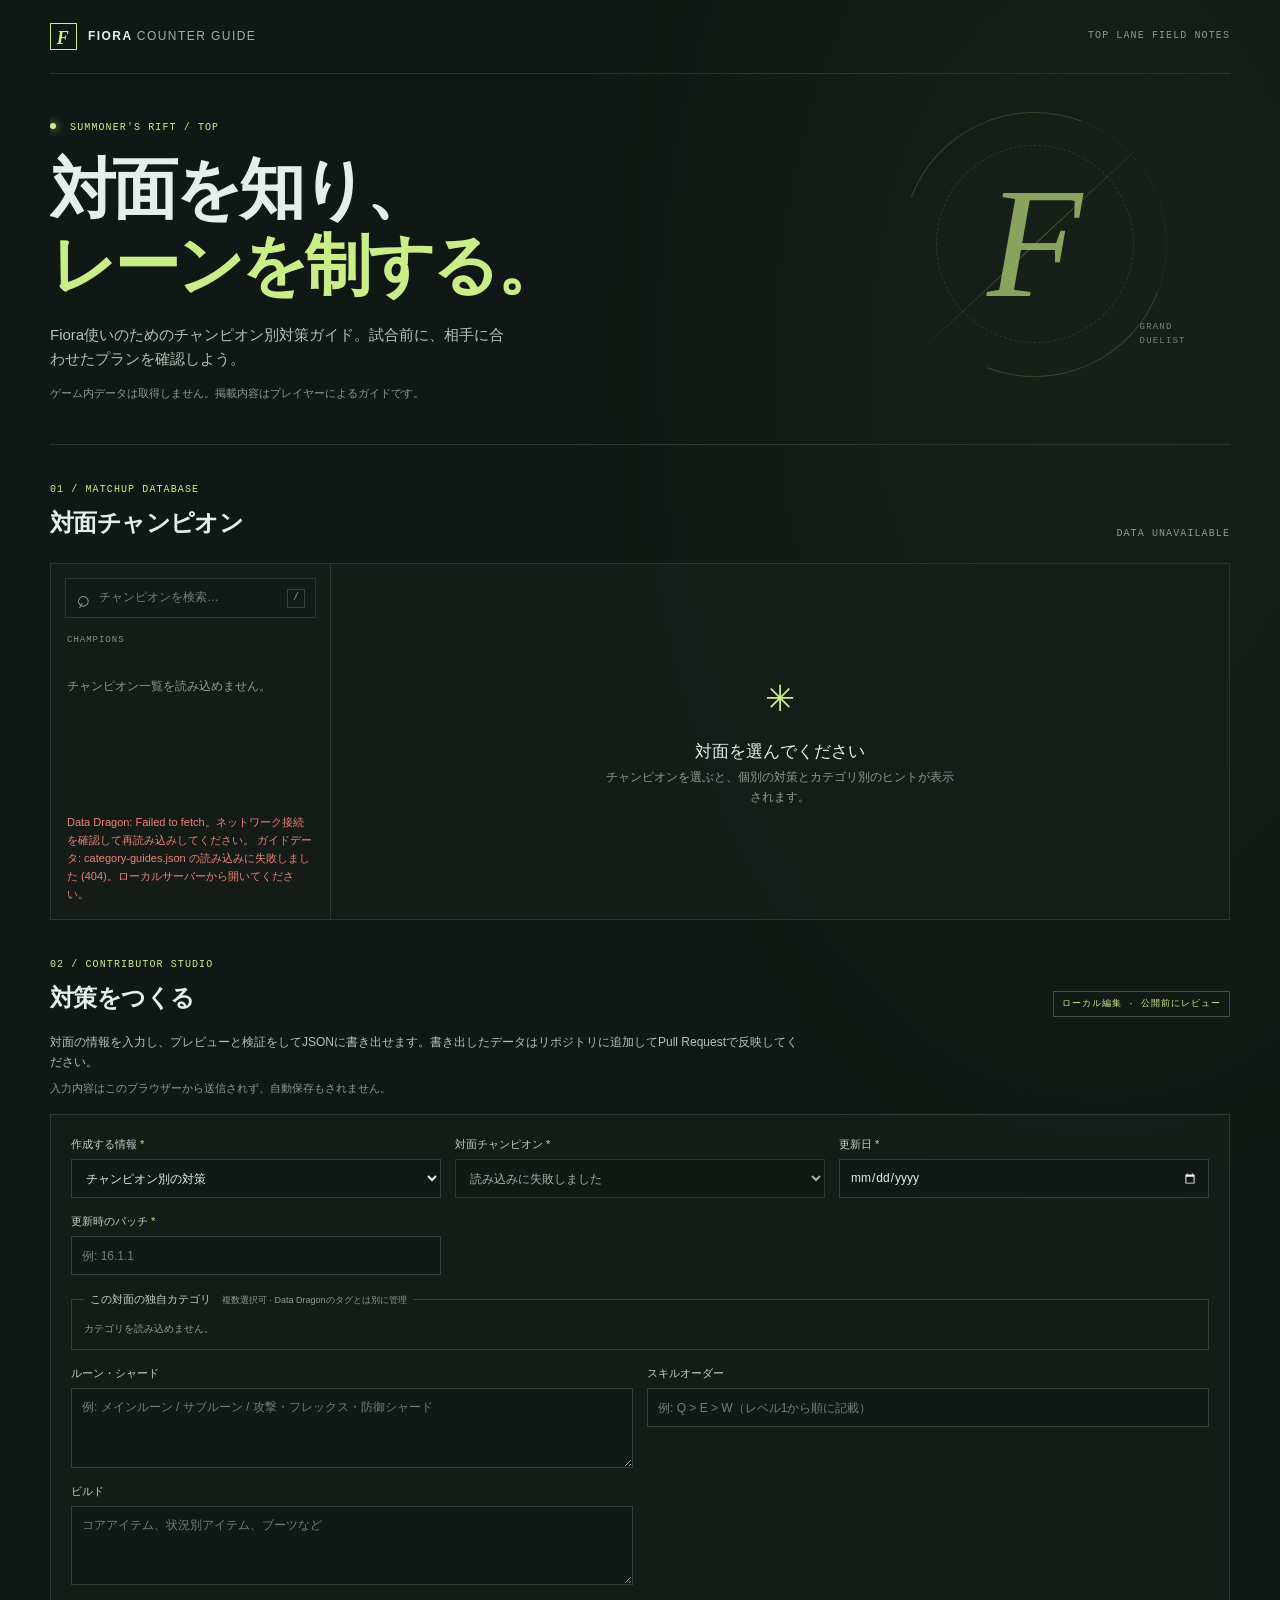
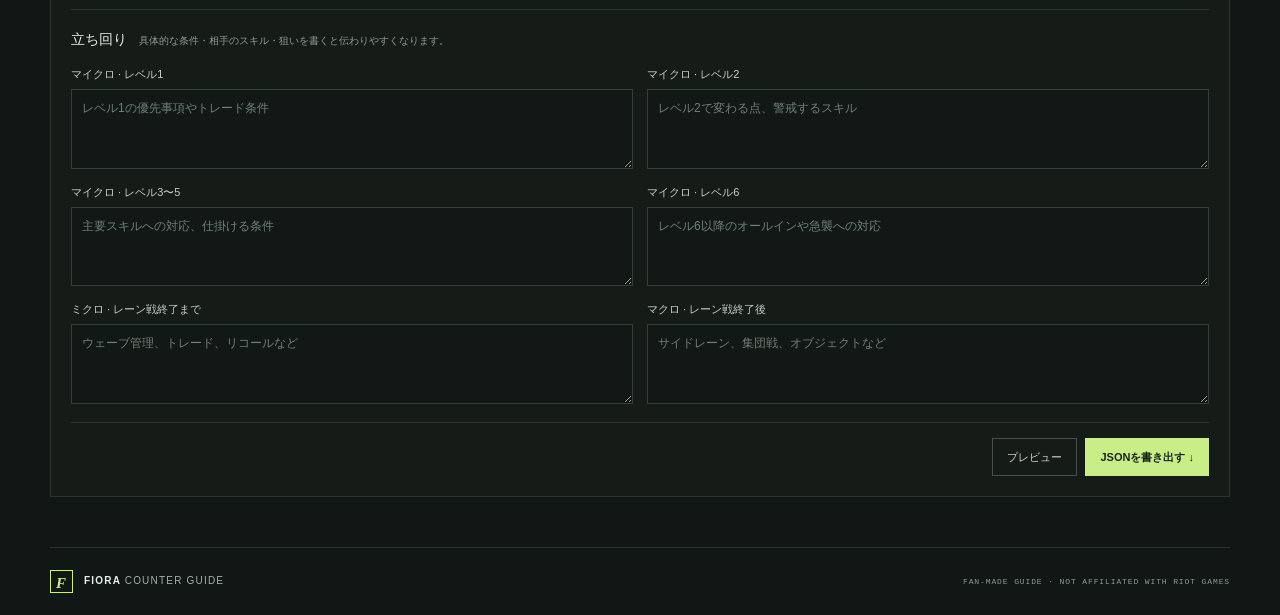
==== editor.html @ e9647ee5 "Separate local editor from public guide Co-authored-by: Copilot <223556219+Copilot@users.noreply.git" ====
<!doctype html>
<html lang="ja">
  <head>
    <meta charset="utf-8">
    <meta name="viewport" content="width=device-width, initial-scale=1">
    <meta name="theme-color" content="#111714">
    <meta name="description" content="Fiora使いのための、対面別レーン対策ガイド。">
    <title>Fiora Counter Guide · Local Editor</title>
    <link rel="preconnect" href="https://ddragon.leagueoflegends.com">
    <link rel="stylesheet" href="./styles.css">
    <script src="./app.js" defer></script>
  </head>
  <body>
    <header class="topbar">
      <a class="brand" href="./" aria-label="Fiora Counter Guide ホーム">
        <span class="brand-mark" aria-hidden="true">F</span>
        <span>FIORA <span class="brand-light">COUNTER GUIDE</span></span>
      </a>
      <span class="topbar-note">TOP LANE FIELD NOTES</span>
    </header>

    <main>
      <section class="hero">
        <div class="hero-copy">
          <p class="eyebrow"><span class="live-dot"></span> SUMMONER'S RIFT / TOP</p>
          <h1>対面を知り、<br><span>レーンを制する。</span></h1>
          <p class="hero-description">Fiora使いのためのチャンピオン別対策ガイド。試合前に、相手に合わせたプランを確認しよう。</p>
          <p class="disclaimer">ゲーム内データは取得しません。掲載内容はプレイヤーによるガイドです。</p>
        </div>
        <div class="hero-art" aria-hidden="true">
          <div class="art-ring art-ring-outer"></div>
          <div class="art-ring art-ring-inner"></div>
          <div class="art-cross"></div>
          <span class="art-f">F</span>
          <span class="art-caption">GRAND<br>DUELIST</span>
        </div>
      </section>

      <section class="matchup-section" aria-labelledby="matchup-heading">
        <div class="section-heading">
          <div>
            <p class="eyebrow">01 / MATCHUP DATABASE</p>
            <h2 id="matchup-heading">対面チャンピオン</h2>
          </div>
          <span id="champion-count" class="count-label">読み込み中…</span>
        </div>

        <div class="matchup-layout">
          <aside class="champion-picker">
            <label class="search-box">
              <span class="sr-only">チャンピオンを検索</span>
              <span class="search-icon" aria-hidden="true">⌕</span>
              <input id="champion-search" type="search" placeholder="チャンピオンを検索…" autocomplete="off">
              <kbd>/</kbd>
            </label>
            <div class="picker-toolbar">
              <span>CHAMPIONS</span>
              <span id="picker-result-count"></span>
            </div>
            <div id="champion-list" class="champion-list" role="listbox" aria-label="対面チャンピオン一覧">
              <p class="loading-message">チャンピオン情報を取得しています…</p>
            </div>
            <p id="load-error" class="load-error" role="status" hidden></p>
          </aside>

          <div id="matchup-detail" class="matchup-detail" aria-live="polite">
            <div class="empty-state">
              <span class="empty-sigil" aria-hidden="true">✳</span>
              <h3>対面を選んでください</h3>
              <p>チャンピオンを選ぶと、個別の対策とカテゴリ別のヒントが表示されます。</p>
            </div>
          </div>
        </div>
      </section>

      <section class="editor-section" aria-labelledby="editor-heading">
        <div class="section-heading">
          <div>
            <p class="eyebrow">02 / CONTRIBUTOR STUDIO</p>
            <h2 id="editor-heading">対策をつくる</h2>
          </div>
          <span class="editor-badge">ローカル編集 · 公開前にレビュー</span>
        </div>
        <div class="editor-intro">
          <p>対面の情報を入力し、プレビューと検証をしてJSONに書き出せます。書き出したデータはリポジトリに追加してPull Requestで反映してください。</p>
          <p class="editor-note">入力内容はこのブラウザーから送信されず、自動保存もされません。</p>
        </div>
        <form id="guide-form" novalidate>
          <div class="form-grid">
            <label class="field">
              <span>作成する情報 <b>*</b></span>
              <select id="editor-mode" name="mode">
                <option value="matchup">チャンピオン別の対策</option>
                <option value="category">カテゴリ別の汎用対策</option>
              </select>
            </label>
            <label class="field">
              <span>対面チャンピオン <b>*</b></span>
              <select id="form-champion" name="championId" required disabled>
                <option value="">チャンピオン情報を読み込み中…</option>
              </select>
            </label>
            <label class="field" id="category-field" hidden>
              <span>対象カテゴリ <b>*</b></span>
              <select id="form-category" name="categoryId" disabled>
                <option value="">カテゴリを選択</option>
              </select>
            </label>
            <label class="field">
              <span>更新日 <b>*</b></span>
              <input id="form-updated" name="updatedAt" type="date" required>
            </label>
            <label class="field">
              <span>更新時のパッチ <b>*</b></span>
              <input id="form-patch" name="patch" type="text" placeholder="例: 16.1.1" required>
            </label>
          </div>
          <fieldset id="custom-categories" class="category-fieldset">
            <legend>この対面の独自カテゴリ <span>複数選択可 · Data Dragonのタグとは別に管理</span></legend>
            <div id="category-checkboxes" class="category-checkboxes">
              <span class="category-loading">カテゴリを読み込み中…</span>
            </div>
          </fieldset>

          <div class="form-grid form-grid-wide">
            <label class="field">
              <span>ルーン・シャード</span>
              <textarea name="runes" rows="3" placeholder="例: メインルーン / サブルーン / 攻撃・フレックス・防御シャード"></textarea>
            </label>
            <label class="field">
              <span>スキルオーダー</span>
              <input name="skillOrder" type="text" placeholder="例: Q > E > W（レベル1から順に記載）">
            </label>
            <label class="field">
              <span>ビルド</span>
              <textarea name="build" rows="3" placeholder="コアアイテム、状況別アイテム、ブーツなど"></textarea>
            </label>
          </div>

          <div class="form-subheading">
            <h3>立ち回り</h3>
            <span>具体的な条件・相手のスキル・狙いを書くと伝わりやすくなります。</span>
          </div>
          <div class="form-grid form-grid-wide">
            <label class="field"><span>マイクロ · レベル1</span><textarea name="micro1" rows="3" placeholder="レベル1の優先事項やトレード条件"></textarea></label>
            <label class="field"><span>マイクロ · レベル2</span><textarea name="micro2" rows="3" placeholder="レベル2で変わる点、警戒するスキル"></textarea></label>
            <label class="field"><span>マイクロ · レベル3〜5</span><textarea name="micro3to5" rows="3" placeholder="主要スキルへの対応、仕掛ける条件"></textarea></label>
            <label class="field"><span>マイクロ · レベル6</span><textarea name="micro6" rows="3" placeholder="レベル6以降のオールインや急襲への対応"></textarea></label>
            <label class="field"><span>ミクロ · レーン戦終了まで</span><textarea name="lanePlan" rows="3" placeholder="ウェーブ管理、トレード、リコールなど"></textarea></label>
            <label class="field"><span>マクロ · レーン戦終了後</span><textarea name="macroPlan" rows="3" placeholder="サイドレーン、集団戦、オブジェクトなど"></textarea></label>
          </div>

          <div class="form-footer">
            <p id="form-status" class="form-status" role="status"></p>
            <div class="form-actions">
              <button id="preview-button" class="button button-secondary" type="button">プレビュー</button>
              <button id="download-button" class="button button-primary" type="button">JSONを書き出す <span aria-hidden="true">↓</span></button>
            </div>
          </div>
        </form>

        <section id="editor-preview" class="editor-preview" aria-label="対策プレビュー" hidden>
          <div class="preview-heading">
            <h3>プレビュー</h3>
            <button id="close-preview" class="text-button" type="button">閉じる</button>
          </div>
          <pre id="preview-json" class="json-preview"></pre>
        </section>
      </section>
    </main>

    <footer class="footer">
      <a class="brand footer-brand" href="./">
        <span class="brand-mark" aria-hidden="true">F</span>
        <span>FIORA <span class="brand-light">COUNTER GUIDE</span></span>
      </a>
      <span>FAN-MADE GUIDE · NOT AFFILIATED WITH RIOT GAMES</span>
    </footer>
  </body>
</html>
---- styles.css ----
:root {
  color-scheme: dark;
  --bg: #111714;
  --panel: #171f1b;
  --panel-soft: #1c2621;
  --line: #2a3730;
  --muted: #8d9c93;
  --text: #e5eee8;
  --accent: #c9ee87;
  --accent-dark: #25351e;
  --red: #ef8175;
  --mono: 'Cascadia Mono', Consolas, monospace;
  --sans: 'Segoe UI', 'Yu Gothic UI', Meiryo, sans-serif;
}

* { box-sizing: border-box; }
[hidden] { display: none !important; }

html { scroll-behavior: smooth; }

body {
  margin: 0;
  background:
    radial-gradient(ellipse at 86% 16%, rgba(84, 121, 71, .1), transparent 34rem),
    var(--bg);
  color: var(--text);
  font-family: var(--sans);
  font-size: 15px;
  line-height: 1.65;
}

button, input, select, textarea { font: inherit; }
button, a, input, select, textarea { -webkit-tap-highlight-color: transparent; }
a { color: inherit; text-decoration: none; }
button { color: inherit; }

.topbar, main, .footer { width: min(1180px, calc(100% - 48px)); margin-inline: auto; }
.topbar { height: 74px; display: flex; align-items: center; justify-content: space-between; border-bottom: 1px solid rgba(201, 238, 135, .12); }
.brand { display: inline-flex; align-items: center; gap: 11px; font-size: 12px; font-weight: 700; letter-spacing: .12em; }
.brand-mark { width: 27px; height: 27px; display: grid; place-items: center; border: 1px solid var(--accent); color: var(--accent); font-family: Georgia, serif; font-size: 18px; font-style: italic; }
.brand-light { color: #a4b0a7; font-weight: 500; }
.topbar-note, .eyebrow, .count-label, .picker-toolbar, .editor-badge, .footer > span { font-family: var(--mono); font-size: 10px; letter-spacing: .11em; }
.topbar-note { color: var(--muted); }

.hero { position: relative; min-height: 330px; display: flex; align-items: center; justify-content: space-between; overflow: hidden; border-bottom: 1px solid var(--line); }
.hero-copy { max-width: 640px; padding: 46px 0 42px; position: relative; z-index: 1; }
.eyebrow { margin: 0 0 14px; color: var(--accent); }
.live-dot { display: inline-block; width: 6px; height: 6px; margin: 0 7px 1px 0; border-radius: 50%; background: var(--accent); box-shadow: 0 0 10px var(--accent); }
h1 { margin: 0; font-size: clamp(38px, 6vw, 66px); line-height: 1.16; letter-spacing: -.055em; font-weight: 600; }
h1 span { color: var(--accent); }
.hero-description { max-width: 460px; margin: 19px 0 0; color: #b6c2b9; font-size: 15px; }
.disclaimer { margin: 12px 0 0; color: var(--muted); font-size: 11px; }
.hero-art { position: absolute; width: 320px; height: 320px; right: 3%; top: 10px; display: grid; place-items: center; opacity: .8; }
.art-ring { position: absolute; border: 1px solid rgba(201, 238, 135, .24); border-radius: 50%; transform: rotate(-24deg); }
.art-ring-outer { width: 265px; height: 265px; border-left-color: transparent; border-right-color: rgba(201, 238, 135, .06); }
.art-ring-inner { width: 198px; height: 198px; border-style: dashed; opacity: .68; }
.art-cross { position: absolute; width: 315px; height: 1px; background: linear-gradient(90deg, transparent, rgba(201, 238, 135, .38), transparent); transform: rotate(-43deg); }
.art-f { position: absolute; color: rgba(201, 238, 135, .8); font-family: Georgia, serif; font-size: 156px; font-style: italic; font-weight: 400; line-height: 1; }
.art-caption { position: absolute; right: 9px; bottom: 56px; color: var(--muted); font-family: var(--mono); font-size: 9px; line-height: 1.5; letter-spacing: .13em; }

.matchup-section, .editor-section { padding-top: 37px; }
.section-heading { display: flex; align-items: end; justify-content: space-between; gap: 20px; margin-bottom: 21px; }
.section-heading .eyebrow { margin-bottom: 4px; }
h2 { margin: 0; font-size: 24px; font-weight: 600; letter-spacing: -.025em; }
.count-label { color: var(--muted); }
.matchup-layout { display: grid; grid-template-columns: 280px minmax(0, 1fr); min-height: 355px; border: 1px solid var(--line); background: rgba(23, 31, 27, .73); }
.champion-picker { display: flex; flex-direction: column; min-height: 355px; border-right: 1px solid var(--line); }
.search-box { display: flex; align-items: center; gap: 9px; margin: 14px 14px 9px; height: 40px; padding: 0 10px; border: 1px solid var(--line); background: #121916; color: var(--muted); }
.search-box:focus-within { border-color: #708857; }
.search-icon { font-size: 23px; line-height: 1; transform: rotate(-15deg); }
.search-box input { min-width: 0; flex: 1; padding: 0; border: 0; outline: 0; background: transparent; color: var(--text); font-size: 12px; }
.search-box input::placeholder { color: #748178; }
kbd { border: 1px solid #35433a; padding: 0 5px; color: var(--muted); font-family: var(--mono); font-size: 10px; }
.picker-toolbar { display: flex; align-items: center; justify-content: space-between; padding: 6px 16px 9px; color: #85948a; font-size: 9px; }
.champion-list { display: flex; flex: 1; flex-direction: column; gap: 2px; max-height: 272px; padding: 0 8px 10px; overflow-y: auto; scrollbar-color: #445247 #17201b; scrollbar-width: thin; }
.champion-option { width: 100%; display: flex; align-items: center; gap: 10px; padding: 7px 8px; border: 1px solid transparent; background: transparent; text-align: left; cursor: pointer; }
.champion-option:hover, .champion-option:focus-visible { background: #202b25; outline: none; }
.champion-option[aria-selected="true"] { border-color: rgba(201, 238, 135, .32); background: var(--accent-dark); }
.champion-option img { width: 29px; height: 29px; border: 1px solid #3a493e; object-fit: cover; }
.champion-option span { overflow: hidden; color: #d3ddd6; font-size: 12px; text-overflow: ellipsis; white-space: nowrap; }
.champion-option[aria-selected="true"] span { color: var(--accent); }
.loading-message, .no-results { padding: 8px; color: var(--muted); font-size: 12px; }
.load-error { margin: auto 16px 16px; color: var(--red); font-size: 11px; }

.matchup-detail { min-width: 0; padding: 24px; }
.empty-state { min-height: 300px; display: flex; flex-direction: column; align-items: center; justify-content: center; text-align: center; }
.empty-sigil { color: var(--accent); font-size: 36px; }
.empty-state h3 { margin: 10px 0 2px; font-size: 17px; font-weight: 500; }
.empty-state p { max-width: 350px; margin: 0; color: var(--muted); font-size: 12px; }
.detail-header { display: flex; align-items: center; gap: 16px; padding-bottom: 18px; border-bottom: 1px solid var(--line); }
.detail-portrait { width: 66px; height: 66px; border: 1px solid #526448; object-fit: cover; }
.detail-name { margin: 0; font-size: 25px; line-height: 1.3; }
.detail-title { margin: 3px 0 0; color: var(--muted); font-size: 11px; }
.detail-meta { margin-left: auto; text-align: right; }
.detail-meta span { display: block; color: var(--muted); font-family: var(--mono); font-size: 9px; letter-spacing: .08em; }
.detail-meta strong { color: #d1ddd4; font-size: 11px; font-weight: 500; }
.guide-content { padding-top: 18px; }
.guide-empty { display: grid; min-height: 170px; align-content: center; justify-items: center; text-align: center; }
.guide-empty strong { color: #d6e0d9; font-size: 14px; font-weight: 500; }
.guide-empty p { max-width: 420px; margin: 6px 0 0; color: var(--muted); font-size: 12px; }
.guide-sections { display: grid; grid-template-columns: repeat(2, minmax(0, 1fr)); gap: 10px; }
.guide-card { min-width: 0; padding: 12px 14px; border: 1px solid var(--line); background: rgba(28, 38, 33, .6); }
.guide-card h4 { margin: 0 0 5px; color: var(--accent); font-family: var(--mono); font-size: 9px; font-weight: 400; letter-spacing: .09em; text-transform: uppercase; }
.guide-card p { margin: 0; color: #c1ccc4; font-size: 12px; white-space: pre-wrap; }
.category-hints { margin-top: 14px; padding-top: 12px; border-top: 1px solid var(--line); }
.category-hints h4 { margin: 0 0 8px; color: var(--muted); font-family: var(--mono); font-size: 9px; font-weight: 400; letter-spacing: .08em; }
.category-tags { display: flex; flex-wrap: wrap; gap: 6px; }
.category-tag { padding: 3px 8px; border: 1px solid #3d4c40; color: #c9d6cb; font-size: 10px; }
.category-tag.unclassified { border-style: dashed; color: var(--muted); }
.category-placeholder { margin: 7px 0 0; color: var(--muted); font-size: 11px; }
.category-guide { margin-top: 12px; }
.category-guide h5 { margin: 0 0 7px; color: #d3ded5; font-size: 11px; font-weight: 500; }
.category-guide .updated-line { margin-top: 7px; }
.updated-line { margin: 12px 0 0; color: var(--muted); font-family: var(--mono); font-size: 9px; }
.edit-matchup { margin-left: auto; padding: 6px 10px; border: 1px solid #536648; background: transparent; color: var(--accent); font-size: 10px; cursor: pointer; }
.edit-matchup:hover { background: var(--accent-dark); }

.editor-section { padding-bottom: 50px; }
.editor-badge { padding: 5px 8px; border: 1px solid #465342; color: var(--accent); font-size: 9px; }
.editor-intro { max-width: 760px; margin: -5px 0 17px; color: #b6c2b9; font-size: 12px; }
.editor-intro p { margin: 0 0 6px; }
.editor-note { color: var(--muted); font-size: 11px; }
#guide-form { padding: 20px; border: 1px solid var(--line); background: rgba(23, 31, 27, .73); }
.form-grid { display: grid; grid-template-columns: repeat(3, minmax(0, 1fr)); gap: 14px; }
.form-grid-wide { grid-template-columns: repeat(2, minmax(0, 1fr)); margin-top: 14px; }
.field { display: flex; min-width: 0; flex-direction: column; gap: 6px; }
.field > span { color: #c5d0c8; font-size: 11px; }
.field b { color: var(--accent); font-weight: 500; }
.field input, .field select, .field textarea { width: 100%; min-width: 0; border: 1px solid #344139; border-radius: 0; outline: 0; background: #111815; color: var(--text); font-size: 12px; }
.field input, .field select { height: 39px; padding: 0 10px; }
.field textarea { min-height: 77px; padding: 9px 10px; resize: vertical; }
.field input:focus, .field select:focus, .field textarea:focus { border-color: #839b67; }
.field textarea::placeholder, .field input::placeholder { color: #708077; }
.category-fieldset { margin: 15px 0 0; padding: 12px; border: 1px solid #344139; }
.category-fieldset legend { padding: 0 6px; color: #c5d0c8; font-size: 11px; }
.category-fieldset legend span { margin-left: 8px; color: var(--muted); font-size: 9px; }
.category-checkboxes { display: flex; flex-wrap: wrap; gap: 7px; }
.category-checkbox { display: inline-flex; align-items: center; gap: 6px; padding: 4px 8px; border: 1px solid #344139; color: #cbd6ce; font-size: 10px; cursor: pointer; }
.category-checkbox:has(input:checked) { border-color: #708857; background: var(--accent-dark); color: var(--accent); }
.category-checkbox input { accent-color: var(--accent); }
.category-loading { color: var(--muted); font-size: 10px; }
.form-subheading { display: flex; align-items: baseline; gap: 12px; margin: 24px 0 10px; padding-top: 18px; border-top: 1px solid var(--line); }
.form-subheading h3, .preview-heading h3 { margin: 0; font-size: 14px; font-weight: 500; }
.form-subheading span { color: var(--muted); font-size: 10px; }
.form-footer { display: flex; align-items: center; justify-content: space-between; gap: 16px; margin-top: 18px; padding-top: 15px; border-top: 1px solid var(--line); }
.form-status { min-height: 22px; margin: 0; color: var(--muted); font-size: 11px; }
.form-status.is-error { color: var(--red); }
.form-status.is-success { color: var(--accent); }
.form-actions { display: flex; gap: 8px; }
.button { min-height: 38px; padding: 0 14px; border: 1px solid transparent; font-size: 11px; cursor: pointer; }
.button-secondary { border-color: #435147; background: transparent; color: #cbd6ce; }
.button-secondary:hover { background: #202b25; }
.button-primary { background: var(--accent); color: #1a2415; font-weight: 700; }
.button-primary:hover { background: #d9f4a8; }
.button:disabled { cursor: not-allowed; opacity: .45; }
.editor-preview { margin-top: 12px; padding: 16px 20px; border: 1px solid var(--line); background: #121916; }
.preview-heading { display: flex; justify-content: space-between; align-items: center; padding-bottom: 10px; border-bottom: 1px solid var(--line); }
.text-button { padding: 4px 0 4px 8px; border: 0; background: none; color: var(--muted); font-size: 11px; cursor: pointer; }
.json-preview { max-height: 360px; margin: 12px 0 0; overflow: auto; color: #c7d7c7; font-family: var(--mono); font-size: 10px; line-height: 1.6; white-space: pre-wrap; overflow-wrap: anywhere; }
.footer { display: flex; justify-content: space-between; align-items: center; min-height: 68px; border-top: 1px solid var(--line); color: var(--muted); }
.footer-brand { color: var(--text); font-size: 10px; }
.footer-brand .brand-mark { width: 23px; height: 23px; font-size: 15px; }
.footer > span { font-size: 8px; }
.sr-only { position: absolute; width: 1px; height: 1px; padding: 0; margin: -1px; overflow: hidden; clip: rect(0, 0, 0, 0); white-space: nowrap; border: 0; }

@media (max-width: 760px) {
  .topbar, main, .footer { width: min(600px, calc(100% - 32px)); }
  .topbar { height: 64px; }
  .topbar-note { font-size: 8px; }
  .brand { gap: 7px; font-size: 10px; }
  .brand-mark { width: 24px; height: 24px; font-size: 16px; }
  .hero { min-height: 300px; }
  .hero-copy { max-width: 100%; padding: 38px 0; }
  .hero-art { right: -130px; opacity: .28; }
  h1 { font-size: clamp(38px, 10vw, 58px); }
  .hero-description { max-width: 380px; font-size: 13px; }
  .matchup-layout { grid-template-columns: 1fr; }
  .champion-picker { min-height: 0; border-right: 0; border-bottom: 1px solid var(--line); }
  .champion-list { display: grid; grid-template-columns: repeat(2, minmax(0, 1fr)); max-height: 190px; }
  .matchup-detail { min-height: 280px; padding: 18px 14px; }
  .detail-header { gap: 10px; }
  .detail-portrait { width: 52px; height: 52px; }
  .detail-name { font-size: 20px; }
  .detail-meta { font-size: 9px; }
  .guide-sections { grid-template-columns: 1fr; }
  .form-grid { grid-template-columns: 1fr; gap: 10px; }
  .form-grid-wide { grid-template-columns: 1fr; }
  #guide-form { padding: 14px; }
  .form-footer { align-items: flex-start; flex-direction: column; }
  .form-actions { width: 100%; }
  .form-actions .button { flex: 1; }
  .editor-badge { max-width: 140px; text-align: center; line-height: 1.5; }
  .section-heading { align-items: center; }
  .section-heading h2 { font-size: 21px; }
  .footer { align-items: flex-start; flex-direction: column; justify-content: center; gap: 8px; padding: 13px 0; }
}
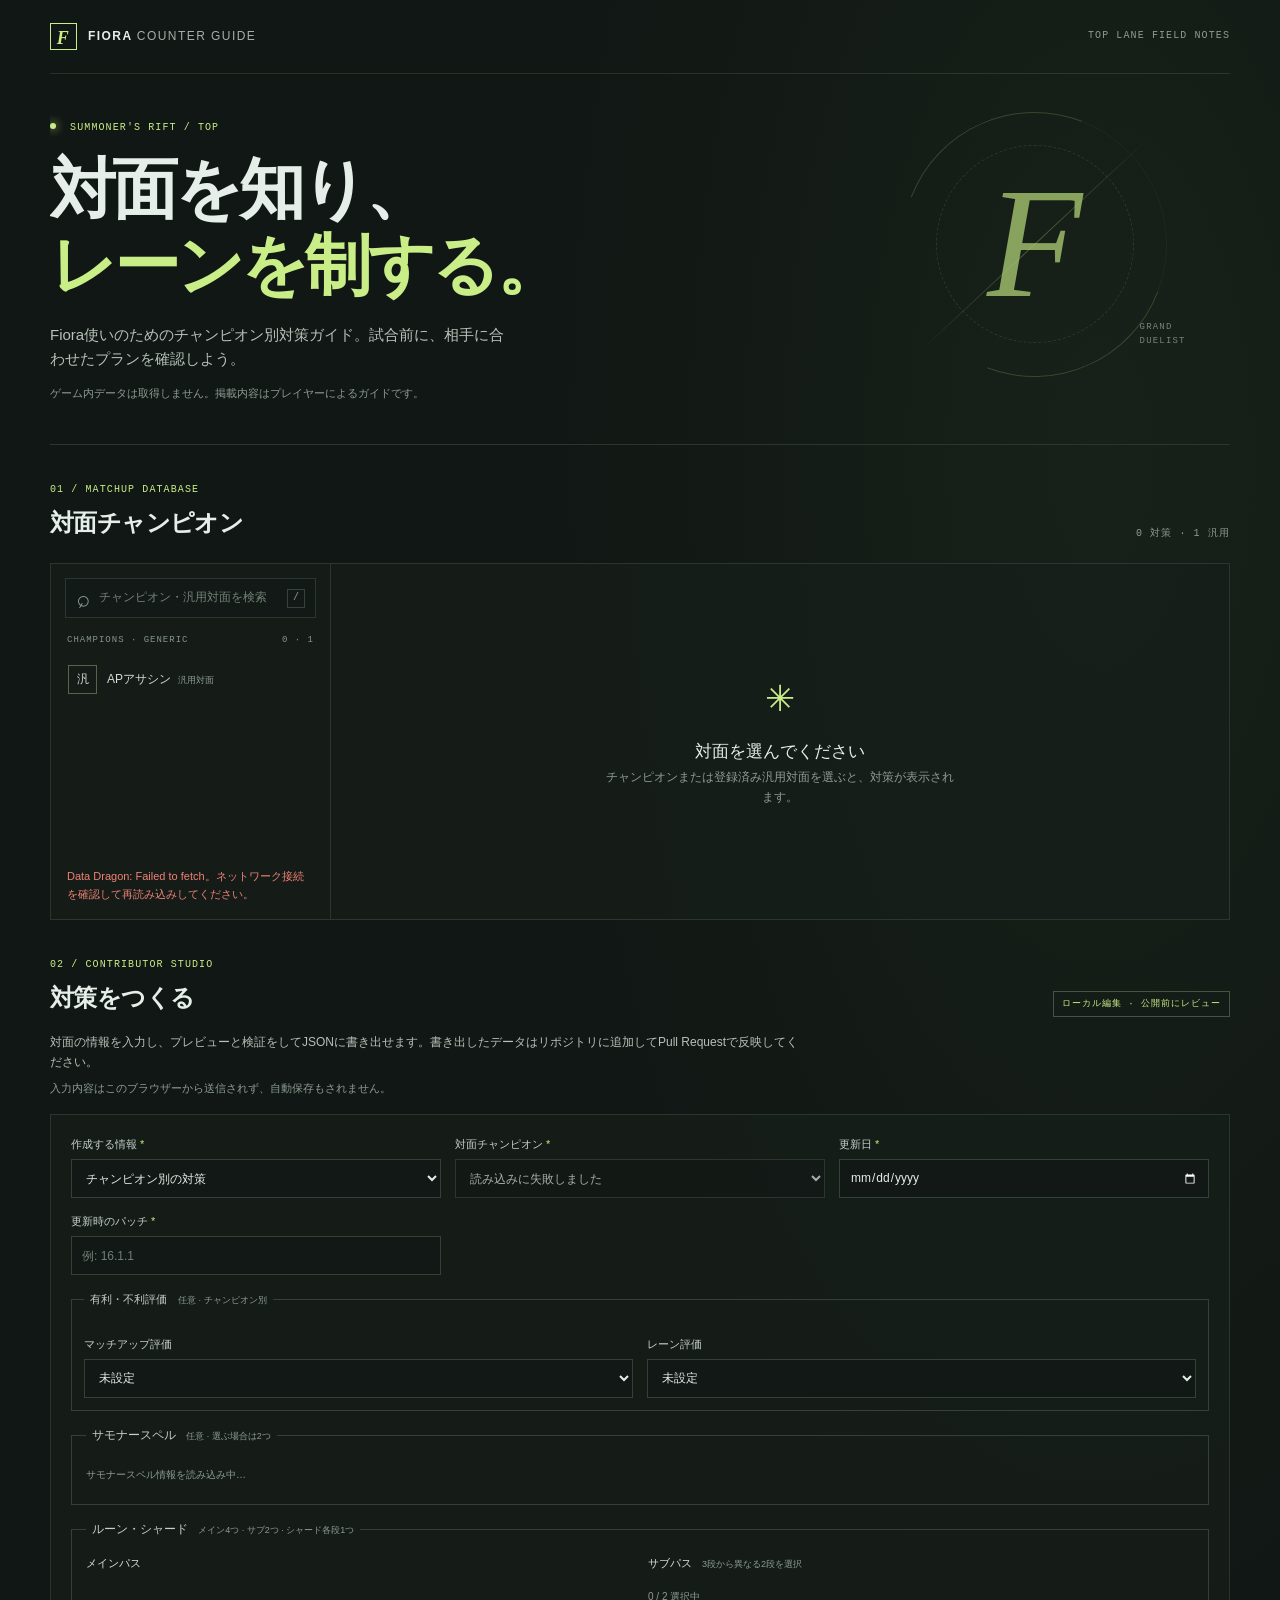
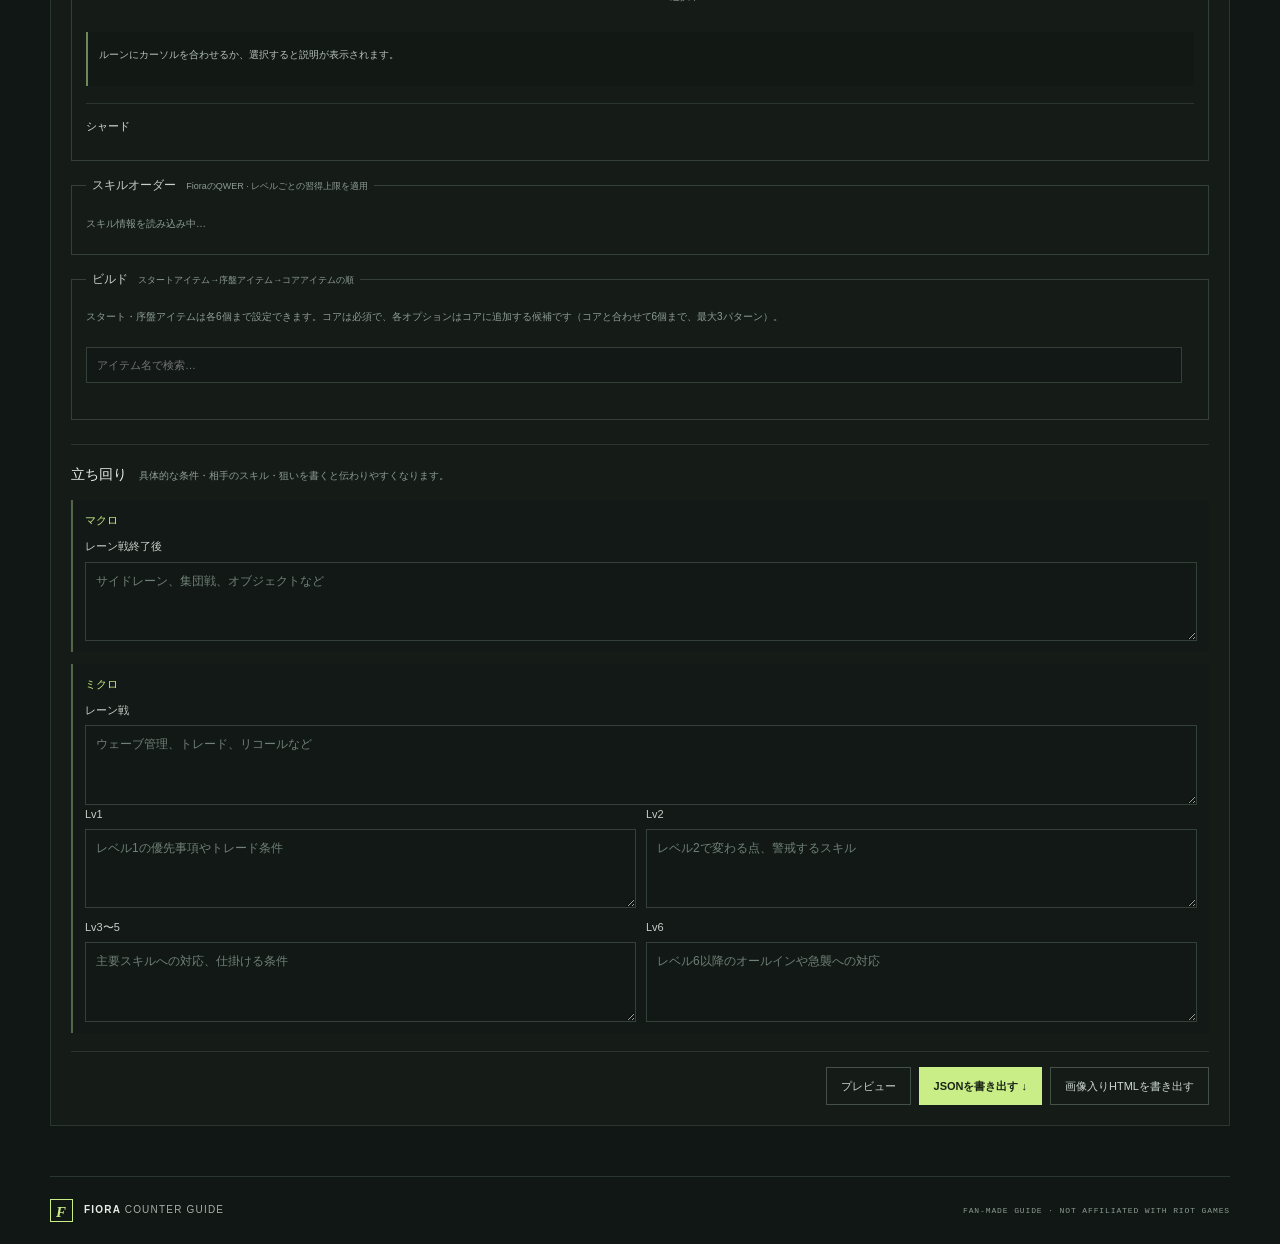
==== commit 53a83e63: "Refactor champion and generic matchup search functionality - Updated search labels and placeholders " ====
--- a/editor.html
+++ b/editor.html
@@ -48,16 +48,16 @@
         <div class="matchup-layout">
           <aside class="champion-picker">
             <label class="search-box">
-              <span class="sr-only">チャンピオンを検索</span>
+              <span class="sr-only">チャンピオン・汎用対面を検索</span>
               <span class="search-icon" aria-hidden="true">⌕</span>
-              <input id="champion-search" type="search" placeholder="チャンピオンを検索…" autocomplete="off">
+              <input id="champion-search" type="search" placeholder="チャンピオン・汎用対面を検索…" autocomplete="off">
               <kbd>/</kbd>
             </label>
             <div class="picker-toolbar">
-              <span>CHAMPIONS</span>
+              <span>CHAMPIONS · GENERIC</span>
               <span id="picker-result-count"></span>
             </div>
-            <div id="champion-list" class="champion-list" role="listbox" aria-label="対面チャンピオン一覧">
+            <div id="champion-list" class="champion-list" role="listbox" aria-label="対面チャンピオン・汎用対面一覧">
               <p class="loading-message">チャンピオン情報を取得しています…</p>
             </div>
             <p id="load-error" class="load-error" role="status" hidden></p>
@@ -67,7 +67,7 @@
             <div class="empty-state">
               <span class="empty-sigil" aria-hidden="true">✳</span>
               <h3>対面を選んでください</h3>
-              <p>チャンピオンを選ぶと、個別の対策とカテゴリ別のヒントが表示されます。</p>
+              <p>チャンピオンまたは登録済み汎用対面を選ぶと、対策が表示されます。</p>
             </div>
           </div>
         </div>
@@ -91,7 +91,7 @@
               <span>作成する情報 <b>*</b></span>
               <select id="editor-mode" name="mode">
                 <option value="matchup">チャンピオン別の対策</option>
-                <option value="category">カテゴリ別の汎用対策</option>
+                <option value="category">汎用チャンピオンの対策</option>
               </select>
             </label>
             <label class="field">
@@ -100,12 +100,13 @@
                 <option value="">チャンピオン情報を読み込み中…</option>
               </select>
             </label>
-            <label class="field" id="category-field" hidden>
-              <span>対象カテゴリ <b>*</b></span>
-              <select id="form-category" name="categoryId" disabled>
-                <option value="">カテゴリを選択</option>
-              </select>
-            </label>
+            <fieldset id="category-field" class="category-fieldset generic-category-field" hidden>
+              <legend>汎用チャンピオンのカテゴリ <span>複数選択可 · 組み合わせが表示名になります</span></legend>
+              <div id="category-checkboxes" class="category-checkboxes">
+                <span class="category-loading">カテゴリを読み込み中…</span>
+              </div>
+              <p class="generic-name-preview">汎用名：<strong id="generic-name-preview">カテゴリを選択してください</strong></p>
+            </fieldset>
             <label class="field">
               <span>更新日 <b>*</b></span>
               <input id="form-updated" name="updatedAt" type="date" required>
@@ -115,39 +116,111 @@
               <input id="form-patch" name="patch" type="text" placeholder="例: 16.1.1" required>
             </label>
           </div>
-          <fieldset id="custom-categories" class="category-fieldset">
-            <legend>この対面の独自カテゴリ <span>複数選択可 · Data Dragonのタグとは別に管理</span></legend>
-            <div id="category-checkboxes" class="category-checkboxes">
-              <span class="category-loading">カテゴリを読み込み中…</span>
-            </div>
-          </fieldset>
-
-          <div class="form-grid form-grid-wide">
-            <label class="field">
-              <span>ルーン・シャード</span>
-              <textarea name="runes" rows="3" placeholder="例: メインルーン / サブルーン / 攻撃・フレックス・防御シャード"></textarea>
-            </label>
-            <label class="field">
-              <span>スキルオーダー</span>
-              <input name="skillOrder" type="text" placeholder="例: Q > E > W（レベル1から順に記載）">
-            </label>
-            <label class="field">
-              <span>ビルド</span>
-              <textarea name="build" rows="3" placeholder="コアアイテム、状況別アイテム、ブーツなど"></textarea>
-            </label>
-          </div>
+          <fieldset id="matchup-rating-fields" class="category-fieldset">
+            <legend>有利・不利評価 <span>任意 · チャンピオン別</span></legend>
+            <div class="form-grid form-grid-wide">
+              <label class="field">
+                <span>マッチアップ評価</span>
+                <select id="form-matchup-rating" name="matchupRating">
+                  <option value="">未設定</option>
+                  <option value="有利">有利</option>
+                  <option value="やや有利">やや有利</option>
+                  <option value="五分">五分</option>
+                  <option value="やや不利">やや不利</option>
+                  <option value="不利">不利</option>
+                </select>
+              </label>
+              <label class="field">
+                <span>レーン評価</span>
+                <select id="form-lane-rating" name="laneRating">
+                  <option value="">未設定</option>
+                  <option value="有利">有利</option>
+                  <option value="やや有利">やや有利</option>
+                  <option value="五分">五分</option>
+                  <option value="やや不利">やや不利</option>
+                  <option value="不利">不利</option>
+                </select>
+              </label>
+            </div>
+          </fieldset>
+          <fieldset class="selection-fieldset">
+            <legend>サモナースペル <span>任意 · 選ぶ場合は2つ</span></legend>
+            <div id="summoner-spell-picker" class="summoner-spell-picker">
+              <p class="selection-loading">サモナースペル情報を読み込み中…</p>
+            </div>
+          </fieldset>
+
+          <fieldset class="selection-fieldset">
+            <legend>ルーン・シャード <span>メイン4つ · サブ2つ · シャード各段1つ</span></legend>
+            <div class="rune-paths">
+              <section class="selection-group">
+                <h3>メインパス</h3>
+                <div id="primary-style-picker" class="style-picker" role="group" aria-label="メインルーンパス"></div>
+                <div id="primary-rune-slots" class="rune-slot-list"></div>
+              </section>
+              <section class="selection-group">
+                <h3>サブパス <span>3段から異なる2段を選択</span></h3>
+                <div id="secondary-style-picker" class="style-picker" role="group" aria-label="サブルーンパス"></div>
+                <p id="secondary-rune-count" class="selection-count">0 / 2 選択中</p>
+                <div id="secondary-rune-summary" class="secondary-rune-summary" aria-label="選択したサブルーン"></div>
+                <div id="secondary-rune-slots" class="secondary-tier-list"></div>
+              </section>
+            </div>
+            <div id="rune-description" class="rune-description" aria-live="polite">
+              <span>ルーンにカーソルを合わせるか、選択すると説明が表示されます。</span>
+            </div>
+            <div class="shard-group">
+              <h3>シャード</h3>
+              <div id="shard-slots" class="shard-slot-list"></div>
+            </div>
+          </fieldset>
+
+          <fieldset class="selection-fieldset">
+            <legend>スキルオーダー <span>FioraのQWER · レベルごとの習得上限を適用</span></legend>
+            <div id="skill-order-editor" class="skill-order-editor">
+              <p class="selection-loading">スキル情報を読み込み中…</p>
+            </div>
+          </fieldset>
+
+          <fieldset class="selection-fieldset">
+            <legend>ビルド <span>スタートアイテム→序盤アイテム→コアアイテムの順</span></legend>
+            <div id="build-group-picker" class="build-group-picker" role="group" aria-label="ビルドのアイテム分類"></div>
+            <p class="build-editor-note">スタート・序盤アイテムは各6個まで設定できます。コアは必須で、各オプションはコアに追加する候補です（コアと合わせて6個まで、最大3パターン）。</p>
+            <label id="build-option-note-field" class="field build-option-note-field" hidden>
+              <span>このオプションを選ぶ条件・メモ</span>
+              <textarea id="build-option-note" rows="2" maxlength="240" placeholder="例: 相手が上手く回復される場合"></textarea>
+            </label>
+            <div id="build-selected" class="build-selected" aria-label="選択中のアイテム"></div>
+            <div class="item-search-toolbar">
+              <label class="item-search">
+                <span class="sr-only">アイテム名で絞り込み</span>
+                <input id="item-search" type="search" placeholder="アイテム名で検索…" autocomplete="off">
+              </label>
+              <span id="item-result-count" class="count-label"></span>
+            </div>
+            <div id="item-category-filters" class="item-category-filters" role="group" aria-label="アイテムカテゴリ"></div>
+            <div id="item-gallery" class="item-gallery" aria-live="polite"></div>
+          </fieldset>
 
           <div class="form-subheading">
             <h3>立ち回り</h3>
             <span>具体的な条件・相手のスキル・狙いを書くと伝わりやすくなります。</span>
           </div>
-          <div class="form-grid form-grid-wide">
-            <label class="field"><span>マイクロ · レベル1</span><textarea name="micro1" rows="3" placeholder="レベル1の優先事項やトレード条件"></textarea></label>
-            <label class="field"><span>マイクロ · レベル2</span><textarea name="micro2" rows="3" placeholder="レベル2で変わる点、警戒するスキル"></textarea></label>
-            <label class="field"><span>マイクロ · レベル3〜5</span><textarea name="micro3to5" rows="3" placeholder="主要スキルへの対応、仕掛ける条件"></textarea></label>
-            <label class="field"><span>マイクロ · レベル6</span><textarea name="micro6" rows="3" placeholder="レベル6以降のオールインや急襲への対応"></textarea></label>
-            <label class="field"><span>ミクロ · レーン戦終了まで</span><textarea name="lanePlan" rows="3" placeholder="ウェーブ管理、トレード、リコールなど"></textarea></label>
-            <label class="field"><span>マクロ · レーン戦終了後</span><textarea name="macroPlan" rows="3" placeholder="サイドレーン、集団戦、オブジェクトなど"></textarea></label>
+          <div class="playstyle-editor">
+            <section class="playstyle-editor-group">
+              <h4>マクロ</h4>
+              <label class="field"><span>レーン戦終了後</span><textarea name="macroPlan" rows="3" placeholder="サイドレーン、集団戦、オブジェクトなど"></textarea></label>
+            </section>
+            <section class="playstyle-editor-group">
+              <h4>ミクロ</h4>
+              <label class="field"><span>レーン戦</span><textarea name="lanePlan" rows="3" placeholder="ウェーブ管理、トレード、リコールなど"></textarea></label>
+              <div class="playstyle-levels">
+                <label class="field"><span>Lv1</span><textarea name="micro1" rows="3" placeholder="レベル1の優先事項やトレード条件"></textarea></label>
+                <label class="field"><span>Lv2</span><textarea name="micro2" rows="3" placeholder="レベル2で変わる点、警戒するスキル"></textarea></label>
+                <label class="field"><span>Lv3〜5</span><textarea name="micro3to5" rows="3" placeholder="主要スキルへの対応、仕掛ける条件"></textarea></label>
+                <label class="field"><span>Lv6</span><textarea name="micro6" rows="3" placeholder="レベル6以降のオールインや急襲への対応"></textarea></label>
+              </div>
+            </section>
           </div>
 
           <div class="form-footer">
@@ -155,6 +228,7 @@
             <div class="form-actions">
               <button id="preview-button" class="button button-secondary" type="button">プレビュー</button>
               <button id="download-button" class="button button-primary" type="button">JSONを書き出す <span aria-hidden="true">↓</span></button>
+              <button id="offline-html-button" class="button button-secondary" type="button">画像入りHTMLを書き出す</button>
             </div>
           </div>
         </form>
@@ -164,7 +238,8 @@
             <h3>プレビュー</h3>
             <button id="close-preview" class="text-button" type="button">閉じる</button>
           </div>
-          <pre id="preview-json" class="json-preview"></pre>
+          <div id="preview-content" class="preview-content"></div>
+          <pre id="preview-json" class="json-preview" hidden></pre>
         </section>
       </section>
     </main>
--- a/styles.css
+++ b/styles.css
@@ -72,13 +72,15 @@
 .search-box input::placeholder { color: #748178; }
 kbd { border: 1px solid #35433a; padding: 0 5px; color: var(--muted); font-family: var(--mono); font-size: 10px; }
 .picker-toolbar { display: flex; align-items: center; justify-content: space-between; padding: 6px 16px 9px; color: #85948a; font-size: 9px; }
-.champion-list { display: flex; flex: 1; flex-direction: column; gap: 2px; max-height: 272px; padding: 0 8px 10px; overflow-y: auto; scrollbar-color: #445247 #17201b; scrollbar-width: thin; }
+.champion-list { display: flex; flex: 1; flex-direction: column; gap: 2px; padding: 0 8px 10px; overflow: visible; }
 .champion-option { width: 100%; display: flex; align-items: center; gap: 10px; padding: 7px 8px; border: 1px solid transparent; background: transparent; text-align: left; cursor: pointer; }
 .champion-option:hover, .champion-option:focus-visible { background: #202b25; outline: none; }
 .champion-option[aria-selected="true"] { border-color: rgba(201, 238, 135, .32); background: var(--accent-dark); }
 .champion-option img { width: 29px; height: 29px; border: 1px solid #3a493e; object-fit: cover; }
 .champion-option span { overflow: hidden; color: #d3ddd6; font-size: 12px; text-overflow: ellipsis; white-space: nowrap; }
 .champion-option[aria-selected="true"] span { color: var(--accent); }
+.category-option-mark { width: 29px; height: 29px; flex: 0 0 29px; display: grid; place-items: center; border: 1px solid #536648; color: var(--accent); font-size: 12px !important; }
+.category-option small { margin-left: 4px; color: var(--muted); font-size: 9px; }
 .loading-message, .no-results { padding: 8px; color: var(--muted); font-size: 12px; }
 .load-error { margin: auto 16px 16px; color: var(--red); font-size: 11px; }
 
@@ -88,9 +90,16 @@
 .empty-state h3 { margin: 10px 0 2px; font-size: 17px; font-weight: 500; }
 .empty-state p { max-width: 350px; margin: 0; color: var(--muted); font-size: 12px; }
 .detail-header { display: flex; align-items: center; gap: 16px; padding-bottom: 18px; border-bottom: 1px solid var(--line); }
+.generic-detail-mark { width: 66px; height: 66px; flex: 0 0 66px; display: grid; place-items: center; border: 1px solid #526448; color: var(--accent); font-size: 25px; }
+.generic-detail-label { margin: 0 0 3px; color: var(--muted); font-family: var(--mono); font-size: 9px; letter-spacing: .08em; }
 .detail-portrait { width: 66px; height: 66px; border: 1px solid #526448; object-fit: cover; }
+.detail-heading-row { display: flex; flex-wrap: wrap; align-items: baseline; gap: 4px 12px; }
 .detail-name { margin: 0; font-size: 25px; line-height: 1.3; }
 .detail-title { margin: 3px 0 0; color: var(--muted); font-size: 11px; }
+.matchup-ratings { display: flex; flex-wrap: wrap; gap: 4px 10px; color: #c1ccc4; font-size: 10px; }
+.matchup-ratings > span { white-space: nowrap; }
+.matchup-rating-label { color: var(--muted); }
+.matchup-ratings strong { color: #d1ddd4; font-weight: 500; }
 .detail-meta { margin-left: auto; text-align: right; }
 .detail-meta span { display: block; color: var(--muted); font-family: var(--mono); font-size: 9px; letter-spacing: .08em; }
 .detail-meta strong { color: #d1ddd4; font-size: 11px; font-weight: 500; }
@@ -98,7 +107,10 @@
 .guide-empty { display: grid; min-height: 170px; align-content: center; justify-items: center; text-align: center; }
 .guide-empty strong { color: #d6e0d9; font-size: 14px; font-weight: 500; }
 .guide-empty p { max-width: 420px; margin: 6px 0 0; color: var(--muted); font-size: 12px; }
-.guide-sections { display: grid; grid-template-columns: repeat(2, minmax(0, 1fr)); gap: 10px; }
+.guide-sections { display: grid; grid-template-columns: repeat(2, minmax(0, 1fr)); align-items: stretch; gap: 10px; }
+.guide-skill-row { min-width: 0; grid-column: 1 / -1; }
+.guide-left-column, .guide-right-column { min-width: 0; display: flex; flex-direction: column; gap: 10px; }
+.guide-left-column > :last-child, .guide-right-column > :last-child { flex-grow: 1; }
 .guide-card { min-width: 0; padding: 12px 14px; border: 1px solid var(--line); background: rgba(28, 38, 33, .6); }
 .guide-card h4 { margin: 0 0 5px; color: var(--accent); font-family: var(--mono); font-size: 9px; font-weight: 400; letter-spacing: .09em; text-transform: uppercase; }
 .guide-card p { margin: 0; color: #c1ccc4; font-size: 12px; white-space: pre-wrap; }
@@ -134,11 +146,167 @@
 .category-fieldset { margin: 15px 0 0; padding: 12px; border: 1px solid #344139; }
 .category-fieldset legend { padding: 0 6px; color: #c5d0c8; font-size: 11px; }
 .category-fieldset legend span { margin-left: 8px; color: var(--muted); font-size: 9px; }
+.generic-category-field { grid-column: 1 / -1; margin-top: 0; }
 .category-checkboxes { display: flex; flex-wrap: wrap; gap: 7px; }
 .category-checkbox { display: inline-flex; align-items: center; gap: 6px; padding: 4px 8px; border: 1px solid #344139; color: #cbd6ce; font-size: 10px; cursor: pointer; }
 .category-checkbox:has(input:checked) { border-color: #708857; background: var(--accent-dark); color: var(--accent); }
 .category-checkbox input { accent-color: var(--accent); }
+.generic-name-preview { margin: 8px 0 0; color: var(--muted); font-size: 10px; }
+.generic-name-preview strong { color: var(--accent); font-weight: 500; }
 .category-loading { color: var(--muted); font-size: 10px; }
+.selection-fieldset { margin: 15px 0 0; padding: 14px; border: 1px solid #344139; }
+.selection-fieldset legend { padding: 0 6px; color: #c5d0c8; font-size: 12px; }
+.selection-fieldset legend span, .selection-group h3 span { margin-left: 7px; color: var(--muted); font-size: 9px; font-weight: 400; }
+.rune-paths { display: grid; grid-template-columns: repeat(2, minmax(0, 1fr)); gap: 16px; }
+.selection-group h3, .shard-group h3 { margin: 0 0 10px; color: #d6e0d9; font-size: 11px; font-weight: 500; }
+.rune-slot-list { display: grid; grid-template-columns: repeat(2, minmax(0, 1fr)); gap: 9px; margin-top: 10px; }
+.rune-slot, .shard-slot, .build-slot { display: flex; min-width: 0; flex-direction: column; gap: 5px; }
+.rune-slot > span, .shard-slot > span, .build-slot > span { color: var(--muted); font-size: 10px; }
+.summoner-spell-picker { display: grid; gap: 8px; }
+.summoner-spell-patterns { display: grid; gap: 7px; }
+.summoner-spell-pattern { padding: 8px; border: 1px solid rgba(52, 65, 57, .75); background: rgba(17, 24, 21, .5); }
+.summoner-spell-pattern-heading { display: flex; align-items: center; justify-content: space-between; gap: 8px; margin-bottom: 6px; color: #c5d0c8; font-size: 10px; }
+.summoner-spell-remove, .summoner-spell-add { padding: 5px 8px; border: 1px solid #435147; background: transparent; color: #cbd6ce; font-size: 9px; cursor: pointer; }
+.summoner-spell-remove:hover, .summoner-spell-add:hover { border-color: var(--accent); color: var(--accent); }
+.summoner-spell-or { color: var(--accent); font-family: var(--mono); font-size: 10px; font-weight: 700; text-align: center; }
+.summoner-spell-add { justify-self: start; color: var(--accent); }
+.summoner-spell-choices { display: flex; flex-wrap: wrap; gap: 7px; }
+.summoner-spell-choice { width: 94px; min-height: 78px; display: flex; flex-direction: column; align-items: center; justify-content: center; gap: 5px; padding: 6px; border: 1px solid #344139; background: #111815; color: #cbd6ce; cursor: pointer; }
+.summoner-spell-choice img { width: 36px; height: 36px; object-fit: cover; }
+.summoner-spell-choice span { max-width: 100%; overflow: hidden; font-size: 9px; text-overflow: ellipsis; white-space: nowrap; }
+.summoner-spell-choice:hover, .summoner-spell-choice:focus-visible { border-color: #839b67; outline: none; }
+.summoner-spell-choice.is-selected { border-color: var(--accent); background: var(--accent-dark); color: var(--accent); }
+.icon-select-row { display: flex; min-width: 0; align-items: center; gap: 7px; }
+.selection-select { width: 100%; min-width: 0; height: 36px; padding: 0 8px; border: 1px solid #344139; outline: 0; background: #111815; color: var(--text); font-size: 10px; }
+.selection-select:focus { border-color: #839b67; }
+.selection-icon { width: 34px; height: 34px; flex: 0 0 34px; border: 1px solid #344139; object-fit: cover; }
+.shard-group { margin-top: 17px; padding-top: 13px; border-top: 1px solid var(--line); }
+.shard-slot-list { display: grid; grid-template-columns: repeat(3, minmax(0, 1fr)); gap: 10px; }
+.skill-order-editor { display: grid; gap: 5px; }
+.skill-level-row { display: grid; grid-template-columns: 48px minmax(0, 1fr); align-items: center; gap: 8px; padding: 4px 0; border-bottom: 1px solid rgba(42, 55, 48, .6); }
+.skill-level-row > strong { color: var(--muted); font-family: var(--mono); font-size: 10px; font-weight: 400; }
+.skill-choices { display: flex; gap: 7px; }
+.skill-choice { width: 55px; min-height: 56px; display: flex; flex-direction: column; align-items: center; justify-content: center; gap: 2px; padding: 3px; border: 1px solid #344139; background: #111815; color: #cbd6ce; cursor: pointer; }
+.skill-choice img { width: 30px; height: 30px; object-fit: cover; }
+.skill-choice span { font-family: var(--mono); font-size: 9px; line-height: 1; }
+.skill-choice:hover:not(:disabled), .skill-choice:focus-visible { border-color: #839b67; outline: none; }
+.skill-choice.is-selected { border-color: var(--accent); background: var(--accent-dark); color: var(--accent); }
+.skill-choice:disabled { cursor: not-allowed; opacity: .3; }
+.selection-loading { margin: 7px 0; color: var(--muted); font-size: 10px; }
+.build-slots { display: grid; grid-template-columns: repeat(2, minmax(0, 1fr)); gap: 11px; }
+.style-picker { display: flex; flex-wrap: wrap; gap: 6px; }
+.style-choice, .rune-choice, .shard-choice, .item-category-button, .item-card, .build-selected-item {
+  border: 1px solid #344139;
+  background: #111815;
+  color: #cbd6ce;
+  cursor: pointer;
+}
+.style-choice { display: inline-flex; min-width: 84px; align-items: center; gap: 6px; padding: 5px 7px; text-align: left; }
+.style-choice img { width: 24px; height: 24px; object-fit: contain; }
+.style-choice span { font-size: 9px; }
+.style-choice:hover:not(:disabled), .rune-choice:hover, .shard-choice:hover, .item-card:hover,
+.item-category-button:hover, .build-selected-item:hover { border-color: #839b67; }
+.style-choice.is-selected, .rune-choice.is-selected, .shard-choice.is-selected,
+.item-category-button.is-selected, .item-card.is-selected { border-color: var(--accent); background: var(--accent-dark); color: var(--accent); }
+.style-choice:disabled { cursor: not-allowed; opacity: .35; }
+.rune-slot-list { grid-template-columns: repeat(4, minmax(0, 1fr)); gap: 8px; }
+.rune-slot, .secondary-tier, .shard-slot { min-width: 0; padding: 8px; border: 1px solid rgba(52, 65, 57, .75); background: rgba(17, 24, 21, .5); }
+.rune-slot h4, .secondary-tier h4, .shard-slot h4 { margin: 0 0 7px; color: var(--muted); font-size: 9px; font-weight: 400; }
+.rune-option-grid, .shard-choice-grid { display: flex; flex-wrap: wrap; gap: 5px; }
+.rune-choice, .shard-choice { width: 34px; height: 34px; display: grid; flex: 0 0 34px; place-items: center; padding: 3px; }
+.rune-choice img, .shard-choice img { width: 26px; height: 26px; object-fit: contain; }
+.rune-choice span, .shard-choice span { position: absolute; width: 1px; height: 1px; overflow: hidden; clip: rect(0, 0, 0, 0); }
+.selection-count { margin: 7px 0; color: var(--muted); font-size: 10px; }
+.secondary-rune-summary { display: grid; grid-template-columns: repeat(2, minmax(0, 1fr)); gap: 6px; margin-bottom: 8px; }
+.secondary-rune-pick { min-width: 0; display: flex; align-items: center; gap: 7px; padding: 5px 7px; border: 1px solid #344139; color: #cbd6ce; font-size: 9px; }
+.secondary-rune-pick > span:first-child { color: var(--muted); }
+.secondary-rune-pick img { width: 25px; height: 25px; object-fit: contain; }
+.secondary-rune-pick strong { overflow: hidden; font-size: 9px; font-weight: 400; text-overflow: ellipsis; white-space: nowrap; }
+.empty-rune-pick { color: #66746a; }
+.secondary-tier-list { display: grid; gap: 6px; }
+.secondary-tier .rune-choice:disabled { cursor: not-allowed; opacity: .3; }
+.rune-description { min-height: 54px; margin-top: 12px; padding: 9px 11px; border-left: 2px solid #708857; background: rgba(17, 24, 21, .65); }
+.rune-description strong { display: block; margin-bottom: 3px; color: var(--accent); font-size: 10px; font-weight: 500; }
+.rune-description p, .rune-description > span { margin: 0; color: #b6c2b9; font-size: 10px; line-height: 1.5; }
+.shard-slot-list { grid-template-columns: repeat(3, minmax(0, 1fr)); }
+.shard-choice { width: 38px; height: 38px; flex-basis: 38px; }
+.shard-choice img { width: 29px; height: 29px; }
+.skill-order-editor { display: block; overflow: hidden; }
+.skill-order-scroll { min-width: 0; overflow: visible; }
+.skill-order-grid { width: 100%; min-width: 0; border-collapse: separate; border-spacing: 2px; table-layout: fixed; }
+.skill-order-grid th { color: var(--muted); font-family: var(--mono); font-size: 9px; font-weight: 400; text-align: center; }
+.skill-order-grid thead th { padding-bottom: 4px; }
+.skill-order-grid .skill-icon-heading { width: 39px; }
+.skill-icon-heading img { width: 30px; height: 30px; object-fit: cover; }
+.skill-order-grid td { padding: 0; }
+.skill-cell { width: 100%; height: 32px; border: 1px solid #344139; background: #111815; color: #cbd6ce; font-family: var(--mono); font-size: 10px; cursor: pointer; }
+.skill-cell:hover:not(:disabled), .skill-cell:focus-visible { border-color: #839b67; outline: none; }
+.skill-cell.is-selected { border-color: var(--accent); background: var(--accent-dark); color: var(--accent); font-weight: 700; }
+.skill-cell:disabled { cursor: not-allowed; opacity: .25; }
+.build-group-picker { display: flex; flex-wrap: wrap; gap: 6px; margin-bottom: 5px; }
+.build-group-button { display: inline-flex; min-width: 90px; align-items: center; justify-content: space-between; gap: 9px; padding: 6px 9px; border: 1px solid #344139; background: #111815; color: #cbd6ce; font-size: 10px; cursor: pointer; }
+.build-group-button span { color: var(--muted); font-family: var(--mono); font-size: 9px; }
+.build-group-button:hover, .build-group-button.is-selected { border-color: var(--accent); background: var(--accent-dark); color: var(--accent); }
+.build-editor-note { margin: 0 0 9px; color: var(--muted); font-size: 10px; }
+.build-option-note-field { margin: 8px 0 10px; }
+.build-option-note-field textarea { min-height: 54px; }
+.build-selected { display: grid; gap: 9px; }
+.build-item-group { min-width: 0; }
+.build-item-group h4 { margin: 0 0 5px; color: #c5d0c8; font-size: 10px; font-weight: 500; }
+.build-selected-row { display: grid; grid-template-columns: repeat(6, minmax(0, 1fr)); gap: 7px; }
+.build-selected-item, .build-empty-slot { position: relative; min-width: 0; min-height: 82px; display: flex; flex-direction: column; align-items: center; justify-content: center; gap: 4px; padding: 7px 5px; text-align: center; }
+.build-selected-item img { width: 38px; height: 38px; object-fit: cover; }
+.build-selected-item span { max-width: 100%; overflow: hidden; font-size: 9px; text-overflow: ellipsis; white-space: nowrap; }
+.build-selected-item b { position: absolute; top: 0; right: 4px; color: var(--muted); font-size: 14px; font-weight: 400; }
+.build-empty-slot { border: 1px dashed #344139; color: #66746a; }
+.build-empty-slot span { font-family: var(--mono); font-size: 12px; }
+.build-empty-slot small { font-size: 8px; }
+.item-search-toolbar { display: flex; align-items: center; gap: 12px; margin: 13px 0 8px; }
+.item-search { flex: 1; }
+.item-search input { width: 100%; height: 36px; padding: 0 10px; border: 1px solid #344139; outline: 0; background: #111815; color: var(--text); font-size: 11px; }
+.item-search input:focus { border-color: #839b67; }
+.item-category-filters { display: flex; flex-wrap: wrap; gap: 5px; margin-bottom: 10px; }
+.item-category-button { padding: 4px 8px; font-size: 9px; }
+.item-gallery { display: grid; max-height: 390px; grid-template-columns: repeat(auto-fill, minmax(78px, 1fr)); gap: 6px; overflow-y: auto; padding: 2px; scrollbar-color: #445247 #17201b; scrollbar-width: thin; }
+.item-card { min-width: 0; display: flex; flex-direction: column; align-items: center; gap: 5px; padding: 7px 4px; text-align: center; }
+.item-card.is-in-core { cursor: not-allowed; opacity: .4; }
+.item-card img { width: 38px; height: 38px; object-fit: cover; }
+.item-card span { width: 100%; overflow: hidden; font-size: 9px; text-overflow: ellipsis; white-space: nowrap; }
+.guide-build-group + .guide-build-group { margin-top: 12px; padding-top: 10px; border-top: 1px solid var(--line); }
+.guide-build-group > strong { display: block; margin-bottom: 5px; color: var(--muted); font-size: 10px; font-weight: 400; }
+.playstyle-editor { display: grid; gap: 12px; margin-top: 14px; }
+.playstyle-editor-group { padding: 11px 12px; border-left: 2px solid #536648; background: rgba(17, 24, 21, .45); }
+.playstyle-editor-group > h4 { margin: 0 0 8px; color: var(--accent); font-size: 11px; font-weight: 500; }
+.playstyle-levels { display: grid; grid-template-columns: repeat(2, minmax(0, 1fr)); gap: 10px; }
+.form-actions { flex-wrap: wrap; justify-content: flex-end; }
+.preview-content { margin: 12px 0; }
+.preview-content .guide-empty { min-height: 80px; }
+.guide-icon-list { display: grid; grid-template-columns: repeat(3, minmax(0, 1fr)); align-items: start; gap: 8px; }
+.guide-rune-groups { display: flex; flex-direction: column; gap: 10px; }
+.guide-rune-groups > div > strong { color: var(--muted); font-size: 10px; font-weight: 400; }
+.guide-icon-choice { display: flex; min-width: 0; align-items: center; gap: 7px; color: #cbd6ce; font-size: 9px; }
+.guide-icon-choice img { width: 34px; height: 34px; flex: 0 0 34px; border: 1px solid #344139; object-fit: cover; }
+.guide-icon-choice > span { min-width: 0; overflow-wrap: anywhere; }
+.guide-summoner-spell-patterns { display: flex; min-width: 0; align-items: center; gap: 7px; }
+.guide-summoner-spell-patterns .guide-icon-list { display: flex; min-width: 0; flex: 1 1 0; gap: 4px; }
+.guide-summoner-spell-patterns .guide-icon-choice { flex: 1 1 0; gap: 4px; font-size: 8px; }
+.guide-summoner-spell-patterns .guide-icon-choice img { width: 28px; height: 28px; flex-basis: 28px; }
+.guide-summoner-spell-or { flex: 0 0 auto; color: var(--accent); font-family: var(--mono); font-size: 9px; font-weight: 700; }
+.guide-skill-order-scroll { min-width: 0; overflow: visible; }
+.guide-skill-order-grid { width: 100%; min-width: 0; border-collapse: separate; border-spacing: 1px; table-layout: fixed; }
+.guide-skill-icon-heading { width: 24px; padding: 0; }
+.guide-skill-icon-heading img { display: block; width: 20px; height: 20px; object-fit: cover; }
+.guide-skill-order-grid td { height: 20px; padding: 0; border: 1px solid #29313b; background: #131820; }
+.guide-skill-cell { display: grid; width: 100%; height: 100%; place-items: center; color: #e5eee8; font-family: var(--mono); font-size: 9px; }
+.guide-skill-cell.is-selected { border-color: #3d86ff; background: #1769ed; color: #fff; font-weight: 700; }
+.guide-missing-item { color: var(--red); font-size: 10px; }
+.build-option-note { margin: 0 0 7px; color: #c1ccc4; font-size: 11px; white-space: pre-wrap; }
+.playstyle-guide-card > .playstyle-entry, .playstyle-guide-card > .playstyle-micro { margin-top: 12px; padding-left: 12px; border-left: 1px solid var(--line); }
+.playstyle-micro > .playstyle-entry { margin: 8px 0 0 10px; padding-left: 10px; border-left: 1px solid rgba(42, 55, 48, .7); }
+.playstyle-entry h5, .playstyle-micro h5 { margin: 0 0 5px; color: var(--accent); font-size: 11px; font-weight: 500; }
+.playstyle-entry p { margin: 0; color: #c1ccc4; font-size: 12px; white-space: pre-wrap; }
+.playstyle-guide-levels .playstyle-entry { margin: 8px 0 0 10px; padding-left: 10px; border-left: 1px solid rgba(42, 55, 48, .7); }
+.playstyle-guide-levels .playstyle-entry h5 { color: var(--muted); font-size: 10px; }
 .form-subheading { display: flex; align-items: baseline; gap: 12px; margin: 24px 0 10px; padding-top: 18px; border-top: 1px solid var(--line); }
 .form-subheading h3, .preview-heading h3 { margin: 0; font-size: 14px; font-weight: 500; }
 .form-subheading span { color: var(--muted); font-size: 10px; }
@@ -176,15 +344,22 @@
   .hero-description { max-width: 380px; font-size: 13px; }
   .matchup-layout { grid-template-columns: 1fr; }
   .champion-picker { min-height: 0; border-right: 0; border-bottom: 1px solid var(--line); }
-  .champion-list { display: grid; grid-template-columns: repeat(2, minmax(0, 1fr)); max-height: 190px; }
+  .champion-list { display: grid; grid-template-columns: repeat(2, minmax(0, 1fr)); }
   .matchup-detail { min-height: 280px; padding: 18px 14px; }
   .detail-header { gap: 10px; }
+  .generic-detail-mark { width: 52px; height: 52px; flex-basis: 52px; }
   .detail-portrait { width: 52px; height: 52px; }
   .detail-name { font-size: 20px; }
   .detail-meta { font-size: 9px; }
   .guide-sections { grid-template-columns: 1fr; }
+  .guide-skill-row { grid-column: auto; }
   .form-grid { grid-template-columns: 1fr; gap: 10px; }
   .form-grid-wide { grid-template-columns: 1fr; }
+  .rune-paths { grid-template-columns: 1fr; }
+  .rune-slot-list { grid-template-columns: repeat(2, minmax(0, 1fr)); }
+  .shard-slot-list { grid-template-columns: 1fr; }
+  .build-selected-row { grid-template-columns: repeat(3, minmax(0, 1fr)); }
+  .playstyle-levels { grid-template-columns: 1fr; }
   #guide-form { padding: 14px; }
   .form-footer { align-items: flex-start; flex-direction: column; }
   .form-actions { width: 100%; }
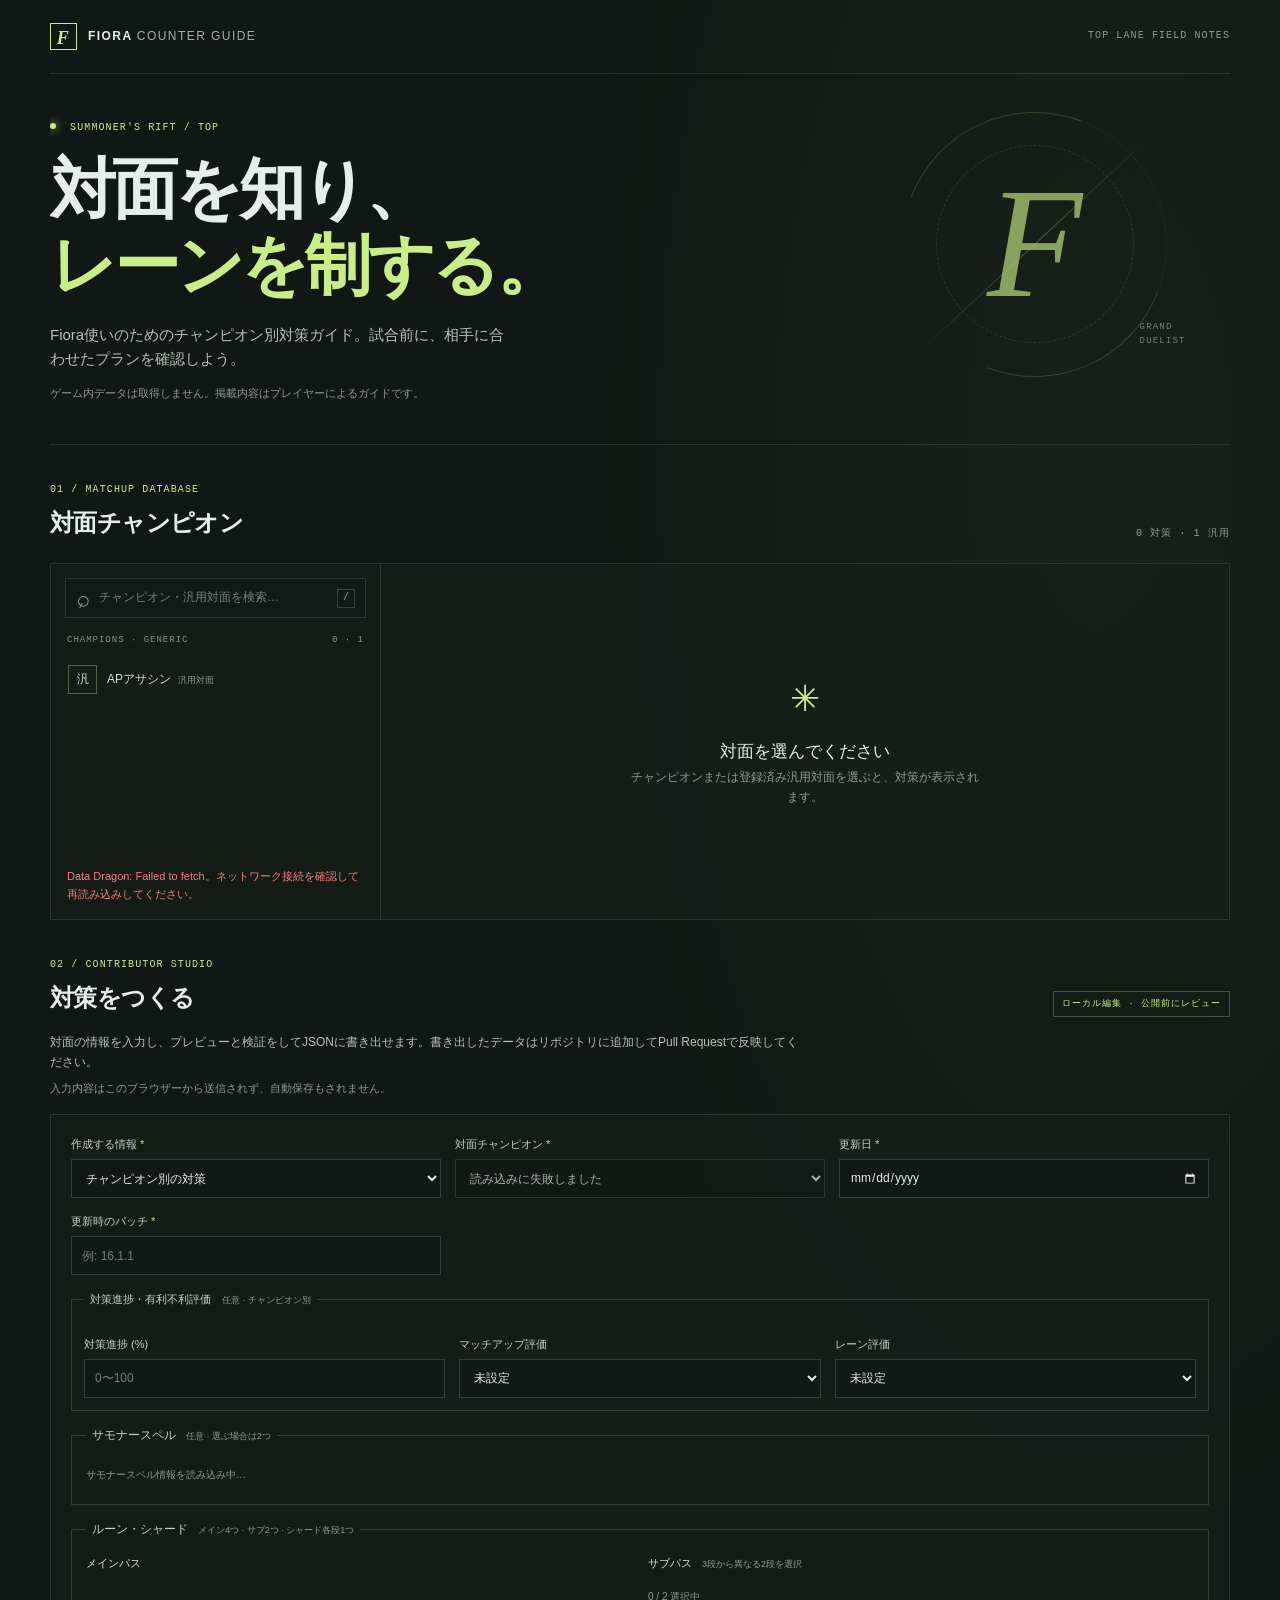
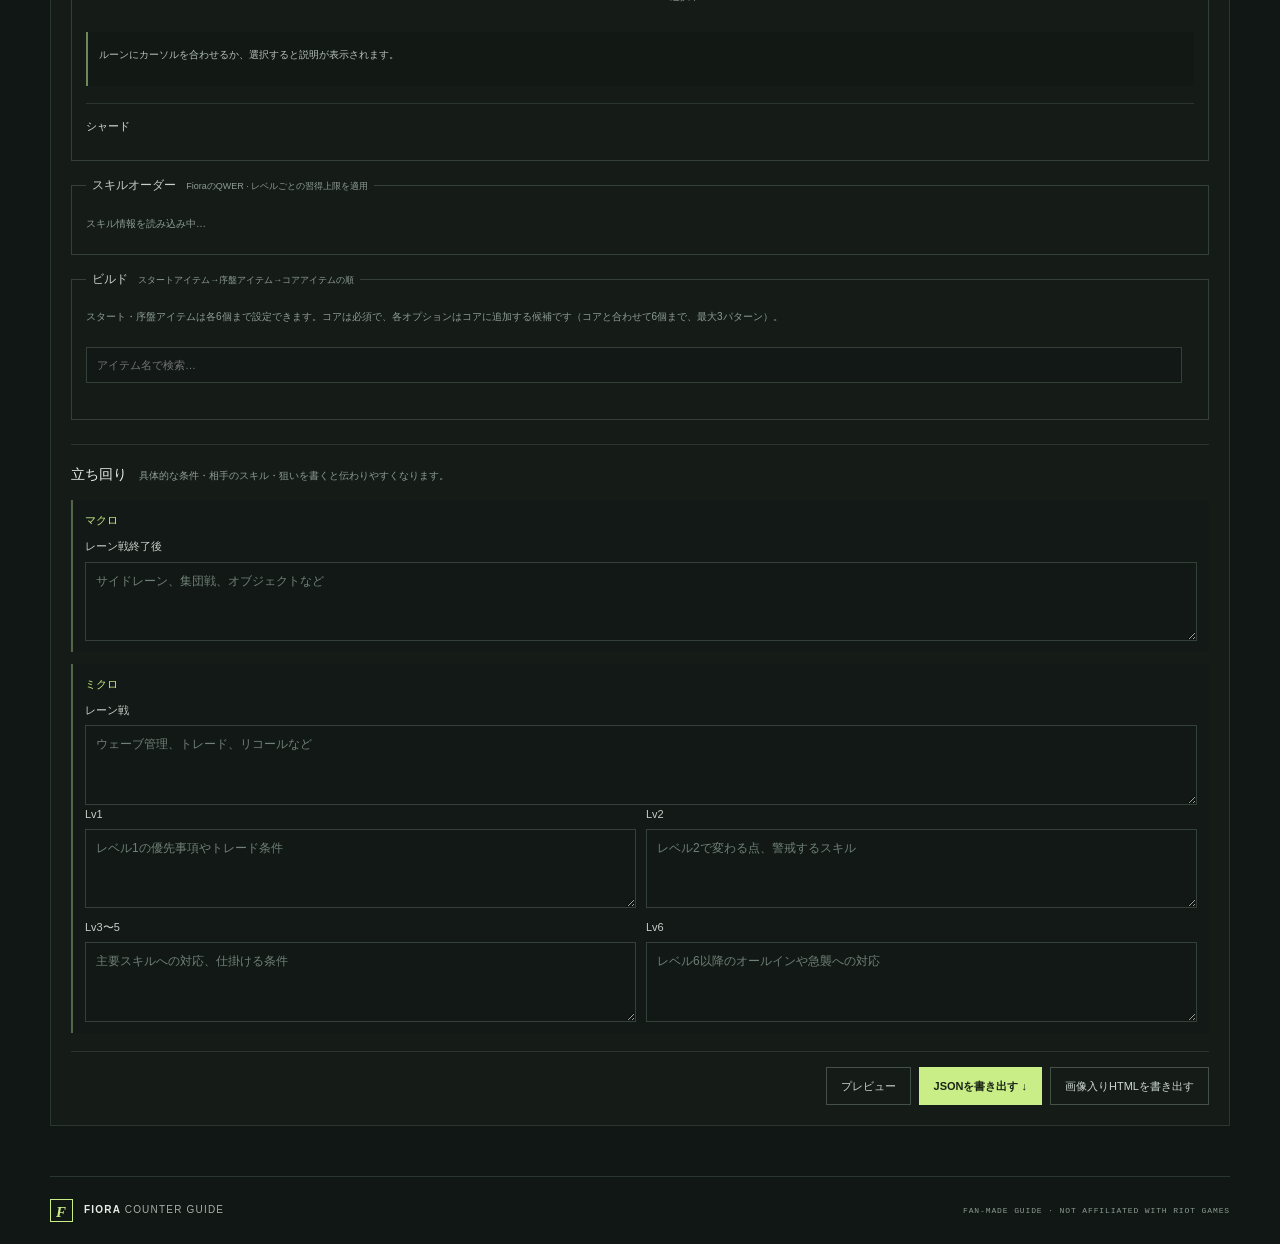
==== commit 9ed51ae4: "Add distributable exe server, Python data builder, and progress circles - Unified fiora_guide server" ====
--- a/editor.html
+++ b/editor.html
@@ -8,6 +8,7 @@
     <title>Fiora Counter Guide · Local Editor</title>
     <link rel="preconnect" href="https://ddragon.leagueoflegends.com">
     <link rel="stylesheet" href="./styles.css">
+    <script src="./data/guide-data.js"></script>
     <script src="./app.js" defer></script>
   </head>
   <body>
@@ -117,8 +118,12 @@
             </label>
           </div>
           <fieldset id="matchup-rating-fields" class="category-fieldset">
-            <legend>有利・不利評価 <span>任意 · チャンピオン別</span></legend>
-            <div class="form-grid form-grid-wide">
+            <legend>対策進捗・有利不利評価 <span>任意 · チャンピオン別</span></legend>
+            <div class="form-grid form-grid-wide form-grid-triple">
+              <label class="field">
+                <span>対策進捗 (%)</span>
+                <input id="form-progress" name="progress" type="number" min="0" max="100" step="1" inputmode="numeric" placeholder="0〜100">
+              </label>
               <label class="field">
                 <span>マッチアップ評価</span>
                 <select id="form-matchup-rating" name="matchupRating">
--- a/styles.css
+++ b/styles.css
@@ -63,7 +63,15 @@
 .section-heading .eyebrow { margin-bottom: 4px; }
 h2 { margin: 0; font-size: 24px; font-weight: 600; letter-spacing: -.025em; }
 .count-label { color: var(--muted); }
-.matchup-layout { display: grid; grid-template-columns: 280px minmax(0, 1fr); min-height: 355px; border: 1px solid var(--line); background: rgba(23, 31, 27, .73); }
+.follow-bar { display: flex; flex-wrap: wrap; align-items: center; gap: 10px 14px; margin-bottom: 10px; padding: 8px 10px; border: 1px solid rgba(201, 238, 135, .32); background: var(--accent-dark); }
+.follow-status { color: var(--accent); font-family: var(--mono); font-size: 10px; letter-spacing: .11em; }
+.follow-tabs { display: flex; flex-wrap: wrap; gap: 6px; }
+.follow-tab, .follow-resume { display: inline-flex; align-items: center; gap: 6px; padding: 4px 8px; border: 1px solid #3a493e; background: transparent; color: #d3ddd6; font-size: 12px; cursor: pointer; }
+.follow-tab[aria-pressed="true"] { border-color: var(--accent); color: var(--accent); }
+.follow-tab img { width: 22px; height: 22px; object-fit: cover; }
+.follow-tab small { color: var(--accent); font-family: var(--mono); font-size: 9px; }
+.follow-resume { margin-left: auto; border-color: var(--accent); }
+.matchup-layout { display: grid; grid-template-columns: 330px minmax(0, 1fr); min-height: 355px; border: 1px solid var(--line); background: rgba(23, 31, 27, .73); }
 .champion-picker { display: flex; flex-direction: column; min-height: 355px; border-right: 1px solid var(--line); }
 .search-box { display: flex; align-items: center; gap: 9px; margin: 14px 14px 9px; height: 40px; padding: 0 10px; border: 1px solid var(--line); background: #121916; color: var(--muted); }
 .search-box:focus-within { border-color: #708857; }
@@ -77,6 +85,15 @@
 .champion-option:hover, .champion-option:focus-visible { background: #202b25; outline: none; }
 .champion-option[aria-selected="true"] { border-color: rgba(201, 238, 135, .32); background: var(--accent-dark); }
 .champion-option img { width: 29px; height: 29px; border: 1px solid #3a493e; object-fit: cover; }
+.champion-option .option-name { min-width: 0; flex: 1; }
+.option-meta { display: flex; flex: none; width: 104px; align-items: center; gap: 7px; }
+.champion-option .option-ratings { display: flex; flex-direction: column; gap: 1px; overflow: visible; font-size: 9px; line-height: 1.25; white-space: nowrap; }
+.champion-option .option-rating { overflow: visible; font-size: inherit; display: flex; gap: 4px; justify-content: space-between; }
+.option-rating i { color: var(--muted); font-style: normal; }
+.option-rating b { min-width: 3.6em; text-align: right; font-weight: 600; }
+[data-rating="有利"], [data-rating="やや有利"] { color: #8ed081 !important; }
+[data-rating="五分"] { color: #d9d27a !important; }
+[data-rating="やや不利"], [data-rating="不利"] { color: #e0877c !important; }
 .champion-option span { overflow: hidden; color: #d3ddd6; font-size: 12px; text-overflow: ellipsis; white-space: nowrap; }
 .champion-option[aria-selected="true"] span { color: var(--accent); }
 .category-option-mark { width: 29px; height: 29px; flex: 0 0 29px; display: grid; place-items: center; border: 1px solid #536648; color: var(--accent); font-size: 12px !important; }
@@ -96,7 +113,7 @@
 .detail-heading-row { display: flex; flex-wrap: wrap; align-items: baseline; gap: 4px 12px; }
 .detail-name { margin: 0; font-size: 25px; line-height: 1.3; }
 .detail-title { margin: 3px 0 0; color: var(--muted); font-size: 11px; }
-.matchup-ratings { display: flex; flex-wrap: wrap; gap: 4px 10px; color: #c1ccc4; font-size: 10px; }
+.matchup-ratings { display: flex; flex-wrap: wrap; align-items: center; gap: 4px 10px; color: #c1ccc4; font-size: 10px; }
 .matchup-ratings > span { white-space: nowrap; }
 .matchup-rating-label { color: var(--muted); }
 .matchup-ratings strong { color: #d1ddd4; font-weight: 500; }
@@ -135,6 +152,7 @@
 #guide-form { padding: 20px; border: 1px solid var(--line); background: rgba(23, 31, 27, .73); }
 .form-grid { display: grid; grid-template-columns: repeat(3, minmax(0, 1fr)); gap: 14px; }
 .form-grid-wide { grid-template-columns: repeat(2, minmax(0, 1fr)); margin-top: 14px; }
+.form-grid-triple { grid-template-columns: repeat(3, minmax(0, 1fr)); }
 .field { display: flex; min-width: 0; flex-direction: column; gap: 6px; }
 .field > span { color: #c5d0c8; font-size: 11px; }
 .field b { color: var(--accent); font-weight: 500; }
@@ -354,7 +372,7 @@
   .guide-sections { grid-template-columns: 1fr; }
   .guide-skill-row { grid-column: auto; }
   .form-grid { grid-template-columns: 1fr; gap: 10px; }
-  .form-grid-wide { grid-template-columns: 1fr; }
+  .form-grid-wide, .form-grid-triple { grid-template-columns: 1fr; }
   .rune-paths { grid-template-columns: 1fr; }
   .rune-slot-list { grid-template-columns: repeat(2, minmax(0, 1fr)); }
   .shard-slot-list { grid-template-columns: 1fr; }
